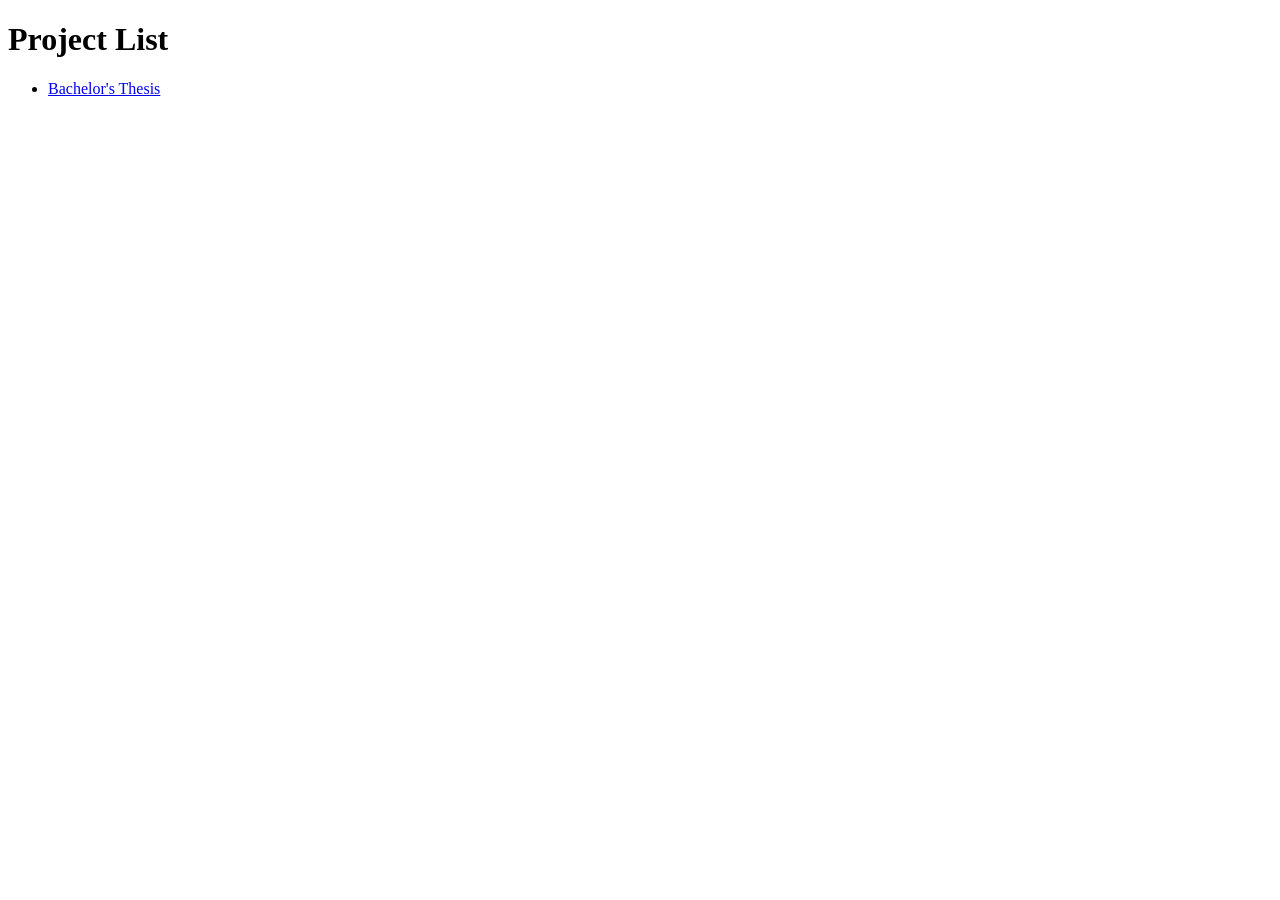
==== index.html @ ff72bf39 "top page" ====
<!DOCTYPE html>
<html lang="ja">
<head>
    <meta charset="UTF-8">
    <meta name="viewport" content="width=device-width, initial-scale=1.0">
    <title>y3162 Audio Portfolio</title>
</head>
<body>
    <h1>Project List</h1>

    <ul>
        <li><a href="b4thesis/">Bachelor's Thesis</a></li>
    </ul>
</body>
</html>
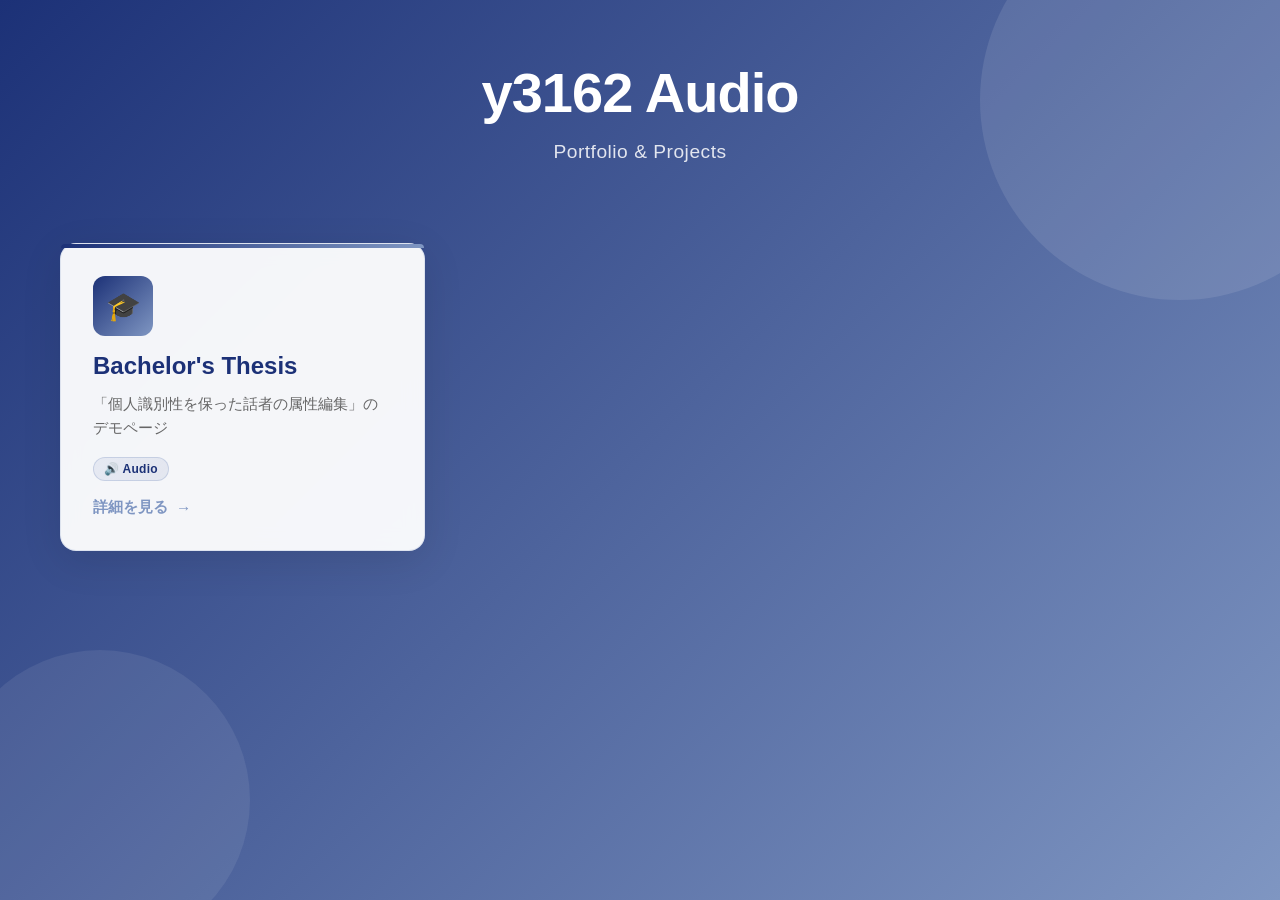
==== commit d0573e60: "for laptop and smartphone" ====
--- a/index.html
+++ b/index.html
@@ -3,14 +3,347 @@
 <head>
     <meta charset="UTF-8">
     <meta name="viewport" content="width=device-width, initial-scale=1.0">
-    <title>y3162 Audio Portfolio</title>
+    <title>y3162 Research & Projects</title>
+    <style>
+        * {
+            margin: 0;
+            padding: 0;
+            box-sizing: border-box;
+        }
+
+        body {
+            font-family: -apple-system, BlinkMacSystemFont, 'Segoe UI', 'Roboto', 'Oxygen', 'Ubuntu', 'Cantarell', sans-serif;
+            background: linear-gradient(135deg, #1c3177 0%, #7f96c2 100%);
+            min-height: 100vh;
+            color: #333;
+            position: relative;
+            overflow-x: hidden;
+        }
+
+        body::before {
+            content: '';
+            position: fixed;
+            width: 400px;
+            height: 400px;
+            background: rgba(255, 255, 255, 0.1);
+            border-radius: 50%;
+            top: -100px;
+            right: -100px;
+            pointer-events: none;
+            z-index: 0;
+        }
+
+        body::after {
+            content: '';
+            position: fixed;
+            width: 300px;
+            height: 300px;
+            background: rgba(255, 255, 255, 0.08);
+            border-radius: 50%;
+            bottom: -50px;
+            left: -50px;
+            pointer-events: none;
+            z-index: 0;
+        }
+
+        .container {
+            max-width: 1200px;
+            margin: 0 auto;
+            padding: 60px 20px;
+            position: relative;
+            z-index: 1;
+        }
+
+        header {
+            text-align: center;
+            margin-bottom: 80px;
+            animation: fadeInDown 0.8s ease-out;
+        }
+
+        h1 {
+            font-size: 3.5rem;
+            font-weight: 700;
+            color: #fff;
+            margin-bottom: 16px;
+            letter-spacing: -1px;
+        }
+
+        .subtitle {
+            font-size: 1.2rem;
+            color: rgba(255, 255, 255, 0.85);
+            font-weight: 300;
+            letter-spacing: 0.5px;
+        }
+
+        .projects-grid {
+            display: grid;
+            grid-template-columns: repeat(auto-fill, minmax(320px, 1fr));
+            gap: 32px;
+            margin-top: 60px;
+        }
+
+        .project-card {
+            background: rgba(255, 255, 255, 0.95);
+            border-radius: 16px;
+            padding: 32px;
+            box-shadow: 0 10px 40px rgba(0, 0, 0, 0.1);
+            transition: all 0.3s cubic-bezier(0.4, 0, 0.2, 1);
+            animation: fadeInUp 0.8s ease-out;
+            cursor: pointer;
+            border: 1px solid rgba(127, 150, 194, 0.2);
+            backdrop-filter: blur(10px);
+            text-decoration: none;
+            color: inherit;
+            display: flex;
+            flex-direction: column;
+        }
+
+        .project-card:hover {
+            transform: translateY(-12px);
+            box-shadow: 0 20px 60px rgba(28, 49, 119, 0.2);
+            border-color: rgba(127, 150, 194, 0.4);
+            background: rgba(255, 255, 255, 0.98);
+        }
+
+        .project-card::before {
+            content: '';
+            position: absolute;
+            top: 0;
+            left: 0;
+            right: 0;
+            height: 4px;
+            background: linear-gradient(90deg, #1c3177, #7f96c2);
+            border-radius: 16px 16px 0 0;
+        }
+
+        .project-card {
+            position: relative;
+        }
+
+        .project-icon {
+            width: 60px;
+            height: 60px;
+            background: linear-gradient(135deg, #1c3177, #7f96c2);
+            border-radius: 12px;
+            display: flex;
+            align-items: center;
+            justify-content: center;
+            font-size: 28px;
+            margin-bottom: 16px;
+            color: #fff;
+        }
+
+        .project-title {
+            font-size: 1.5rem;
+            font-weight: 600;
+            color: #1c3177;
+            margin-bottom: 12px;
+            transition: color 0.3s ease;
+        }
+
+        .project-card:hover .project-title {
+            color: #7f96c2;
+        }
+
+        .project-description {
+            font-size: 0.95rem;
+            color: #666;
+            line-height: 1.6;
+            margin-bottom: 16px;
+            flex-grow: 1;
+        }
+
+        .modality-tags {
+            display: flex;
+            gap: 6px;
+            margin-bottom: 16px;
+            flex-wrap: wrap;
+        }
+
+        .modality-badge {
+            display: inline-flex;
+            align-items: center;
+            gap: 4px;
+            padding: 4px 10px;
+            border-radius: 12px;
+            font-size: 0.75rem;
+            font-weight: 600;
+            letter-spacing: 0.3px;
+            background: rgba(28, 49, 119, 0.08);
+            color: #1c3177;
+            border: 1px solid rgba(28, 49, 119, 0.15);
+            transition: all 0.3s ease;
+        }
+
+        .project-card:hover .modality-badge {
+            background: rgba(127, 150, 194, 0.15);
+            border-color: rgba(127, 150, 194, 0.3);
+        }
+
+        .modality-badge.audio {
+            background: linear-gradient(135deg, rgba(127, 150, 194, 0.12), rgba(28, 49, 119, 0.08));
+            border-color: rgba(127, 150, 194, 0.3);
+            color: #1c3177;
+        }
+
+        .modality-badge.image {
+            background: linear-gradient(135deg, rgba(255, 107, 107, 0.12), rgba(255, 140, 0, 0.08));
+            border-color: rgba(255, 140, 0, 0.3);
+            color: #c93a70;
+        }
+
+        .modality-badge.video {
+            background: linear-gradient(135deg, rgba(106, 17, 203, 0.12), rgba(63, 81, 181, 0.08));
+            border-color: rgba(63, 81, 181, 0.3);
+            color: #3f51b5;
+        }
+
+        .modality-badge.text {
+            background: linear-gradient(135deg, rgba(76, 175, 80, 0.12), rgba(56, 142, 60, 0.08));
+            border-color: rgba(76, 175, 80, 0.3);
+            color: #388e3c;
+        }
+
+        .modality-badge.graph {
+            background: linear-gradient(135deg, rgba(255, 193, 7, 0.12), rgba(255, 152, 0, 0.08));
+            border-color: rgba(255, 152, 0, 0.3);
+            color: #f57c00;
+        }
+
+        .modality-badge.dataset {
+            background: linear-gradient(135deg, rgba(0, 150, 136, 0.12), rgba(0, 121, 107, 0.08));
+            border-color: rgba(0, 150, 136, 0.3);
+            color: #00796b;
+        }
+
+        .project-link {
+            display: inline-flex;
+            align-items: center;
+            gap: 8px;
+            font-weight: 600;
+            color: #7f96c2;
+            font-size: 0.95rem;
+            transition: all 0.3s ease;
+        }
+
+        .project-card:hover .project-link {
+            color: #1c3177;
+            gap: 12px;
+        }
+
+        .project-link::after {
+            content: '→';
+            transition: transform 0.3s ease;
+        }
+
+        .project-card:hover .project-link::after {
+            transform: translateX(4px);
+        }
+
+        @keyframes fadeInDown {
+            from {
+                opacity: 0;
+                transform: translateY(-30px);
+            }
+            to {
+                opacity: 1;
+                transform: translateY(0);
+            }
+        }
+
+        @keyframes fadeInUp {
+            from {
+                opacity: 0;
+                transform: translateY(30px);
+            }
+            to {
+                opacity: 1;
+                transform: translateY(0);
+            }
+        }
+
+        @media (max-width: 768px) {
+            h1 {
+                font-size: 2.2rem;
+            }
+
+            .subtitle {
+                font-size: 1rem;
+            }
+
+            .projects-grid {
+                grid-template-columns: 1fr;
+                gap: 20px;
+            }
+
+            .container {
+                padding: 40px 16px;
+            }
+
+            header {
+                margin-bottom: 50px;
+            }
+
+            .modality-badge {
+                font-size: 0.7rem;
+                padding: 3px 8px;
+            }
+        }
+
+        @media (max-width: 480px) {
+            h1 {
+                font-size: 1.8rem;
+            }
+
+            .subtitle {
+                font-size: 0.9rem;
+            }
+
+            .project-card {
+                padding: 20px;
+            }
+
+            .project-icon {
+                width: 50px;
+                height: 50px;
+                font-size: 24px;
+            }
+
+            .project-title {
+                font-size: 1.2rem;
+            }
+
+            .project-description {
+                font-size: 0.9rem;
+            }
+
+            .modality-badge {
+                font-size: 0.65rem;
+                padding: 3px 7px;
+            }
+        }
+    </style>
 </head>
 <body>
-    <h1>Project List</h1>
-
-    <ul>
-        <li><a href="b4thesis/">Bachelor's Thesis</a></li>
-    </ul>
+    <div class="container">
+        <header>
+            <h1>y3162 Audio</h1>
+            <p class="subtitle">Portfolio & Projects</p>
+        </header>
+
+        <div class="projects-grid">
+            <a href="b4thesis/index.html" class="project-card">
+                <div class="project-icon">🎓</div>
+                <h2 class="project-title">Bachelor's Thesis</h2>
+                <p class="project-description">「個人識別性を保った話者の属性編集」のデモページ
+                </p>
+                <div class="modality-tags">
+                    <span class="modality-badge audio">🔊 Audio</span>
+                </div>
+                <span class="project-link">詳細を見る</span>
+            </a>
+        </div>
+    </div>
 </body>
 </html>
 
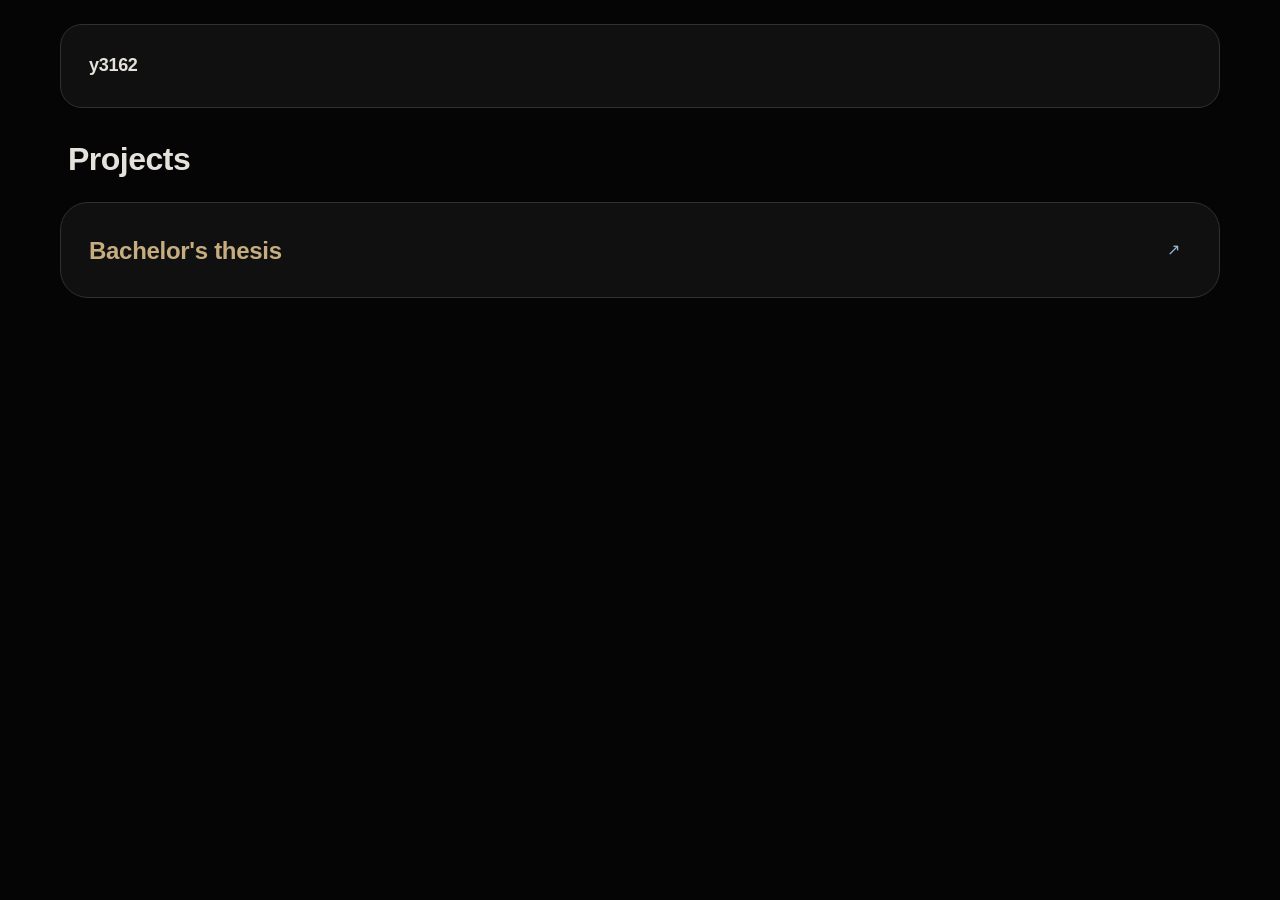
==== commit 862f9ecd: "simple layout" ====
--- a/index.html
+++ b/index.html
@@ -1,349 +1,33 @@
 <!DOCTYPE html>
-<html lang="ja">
+<html lang="en">
 <head>
     <meta charset="UTF-8">
     <meta name="viewport" content="width=device-width, initial-scale=1.0">
-    <title>y3162 Research & Projects</title>
-    <style>
-        * {
-            margin: 0;
-            padding: 0;
-            box-sizing: border-box;
-        }
-
-        body {
-            font-family: -apple-system, BlinkMacSystemFont, 'Segoe UI', 'Roboto', 'Oxygen', 'Ubuntu', 'Cantarell', sans-serif;
-            background: linear-gradient(135deg, #1c3177 0%, #7f96c2 100%);
-            min-height: 100vh;
-            color: #333;
-            position: relative;
-            overflow-x: hidden;
-        }
-
-        body::before {
-            content: '';
-            position: fixed;
-            width: 400px;
-            height: 400px;
-            background: rgba(255, 255, 255, 0.1);
-            border-radius: 50%;
-            top: -100px;
-            right: -100px;
-            pointer-events: none;
-            z-index: 0;
-        }
-
-        body::after {
-            content: '';
-            position: fixed;
-            width: 300px;
-            height: 300px;
-            background: rgba(255, 255, 255, 0.08);
-            border-radius: 50%;
-            bottom: -50px;
-            left: -50px;
-            pointer-events: none;
-            z-index: 0;
-        }
-
-        .container {
-            max-width: 1200px;
-            margin: 0 auto;
-            padding: 60px 20px;
-            position: relative;
-            z-index: 1;
-        }
-
-        header {
-            text-align: center;
-            margin-bottom: 80px;
-            animation: fadeInDown 0.8s ease-out;
-        }
-
-        h1 {
-            font-size: 3.5rem;
-            font-weight: 700;
-            color: #fff;
-            margin-bottom: 16px;
-            letter-spacing: -1px;
-        }
-
-        .subtitle {
-            font-size: 1.2rem;
-            color: rgba(255, 255, 255, 0.85);
-            font-weight: 300;
-            letter-spacing: 0.5px;
-        }
-
-        .projects-grid {
-            display: grid;
-            grid-template-columns: repeat(auto-fill, minmax(320px, 1fr));
-            gap: 32px;
-            margin-top: 60px;
-        }
-
-        .project-card {
-            background: rgba(255, 255, 255, 0.95);
-            border-radius: 16px;
-            padding: 32px;
-            box-shadow: 0 10px 40px rgba(0, 0, 0, 0.1);
-            transition: all 0.3s cubic-bezier(0.4, 0, 0.2, 1);
-            animation: fadeInUp 0.8s ease-out;
-            cursor: pointer;
-            border: 1px solid rgba(127, 150, 194, 0.2);
-            backdrop-filter: blur(10px);
-            text-decoration: none;
-            color: inherit;
-            display: flex;
-            flex-direction: column;
-        }
-
-        .project-card:hover {
-            transform: translateY(-12px);
-            box-shadow: 0 20px 60px rgba(28, 49, 119, 0.2);
-            border-color: rgba(127, 150, 194, 0.4);
-            background: rgba(255, 255, 255, 0.98);
-        }
-
-        .project-card::before {
-            content: '';
-            position: absolute;
-            top: 0;
-            left: 0;
-            right: 0;
-            height: 4px;
-            background: linear-gradient(90deg, #1c3177, #7f96c2);
-            border-radius: 16px 16px 0 0;
-        }
-
-        .project-card {
-            position: relative;
-        }
-
-        .project-icon {
-            width: 60px;
-            height: 60px;
-            background: linear-gradient(135deg, #1c3177, #7f96c2);
-            border-radius: 12px;
-            display: flex;
-            align-items: center;
-            justify-content: center;
-            font-size: 28px;
-            margin-bottom: 16px;
-            color: #fff;
-        }
-
-        .project-title {
-            font-size: 1.5rem;
-            font-weight: 600;
-            color: #1c3177;
-            margin-bottom: 12px;
-            transition: color 0.3s ease;
-        }
-
-        .project-card:hover .project-title {
-            color: #7f96c2;
-        }
-
-        .project-description {
-            font-size: 0.95rem;
-            color: #666;
-            line-height: 1.6;
-            margin-bottom: 16px;
-            flex-grow: 1;
-        }
-
-        .modality-tags {
-            display: flex;
-            gap: 6px;
-            margin-bottom: 16px;
-            flex-wrap: wrap;
-        }
-
-        .modality-badge {
-            display: inline-flex;
-            align-items: center;
-            gap: 4px;
-            padding: 4px 10px;
-            border-radius: 12px;
-            font-size: 0.75rem;
-            font-weight: 600;
-            letter-spacing: 0.3px;
-            background: rgba(28, 49, 119, 0.08);
-            color: #1c3177;
-            border: 1px solid rgba(28, 49, 119, 0.15);
-            transition: all 0.3s ease;
-        }
-
-        .project-card:hover .modality-badge {
-            background: rgba(127, 150, 194, 0.15);
-            border-color: rgba(127, 150, 194, 0.3);
-        }
-
-        .modality-badge.audio {
-            background: linear-gradient(135deg, rgba(127, 150, 194, 0.12), rgba(28, 49, 119, 0.08));
-            border-color: rgba(127, 150, 194, 0.3);
-            color: #1c3177;
-        }
-
-        .modality-badge.image {
-            background: linear-gradient(135deg, rgba(255, 107, 107, 0.12), rgba(255, 140, 0, 0.08));
-            border-color: rgba(255, 140, 0, 0.3);
-            color: #c93a70;
-        }
-
-        .modality-badge.video {
-            background: linear-gradient(135deg, rgba(106, 17, 203, 0.12), rgba(63, 81, 181, 0.08));
-            border-color: rgba(63, 81, 181, 0.3);
-            color: #3f51b5;
-        }
-
-        .modality-badge.text {
-            background: linear-gradient(135deg, rgba(76, 175, 80, 0.12), rgba(56, 142, 60, 0.08));
-            border-color: rgba(76, 175, 80, 0.3);
-            color: #388e3c;
-        }
-
-        .modality-badge.graph {
-            background: linear-gradient(135deg, rgba(255, 193, 7, 0.12), rgba(255, 152, 0, 0.08));
-            border-color: rgba(255, 152, 0, 0.3);
-            color: #f57c00;
-        }
-
-        .modality-badge.dataset {
-            background: linear-gradient(135deg, rgba(0, 150, 136, 0.12), rgba(0, 121, 107, 0.08));
-            border-color: rgba(0, 150, 136, 0.3);
-            color: #00796b;
-        }
-
-        .project-link {
-            display: inline-flex;
-            align-items: center;
-            gap: 8px;
-            font-weight: 600;
-            color: #7f96c2;
-            font-size: 0.95rem;
-            transition: all 0.3s ease;
-        }
-
-        .project-card:hover .project-link {
-            color: #1c3177;
-            gap: 12px;
-        }
-
-        .project-link::after {
-            content: '→';
-            transition: transform 0.3s ease;
-        }
-
-        .project-card:hover .project-link::after {
-            transform: translateX(4px);
-        }
-
-        @keyframes fadeInDown {
-            from {
-                opacity: 0;
-                transform: translateY(-30px);
-            }
-            to {
-                opacity: 1;
-                transform: translateY(0);
-            }
-        }
-
-        @keyframes fadeInUp {
-            from {
-                opacity: 0;
-                transform: translateY(30px);
-            }
-            to {
-                opacity: 1;
-                transform: translateY(0);
-            }
-        }
-
-        @media (max-width: 768px) {
-            h1 {
-                font-size: 2.2rem;
-            }
-
-            .subtitle {
-                font-size: 1rem;
-            }
-
-            .projects-grid {
-                grid-template-columns: 1fr;
-                gap: 20px;
-            }
-
-            .container {
-                padding: 40px 16px;
-            }
-
-            header {
-                margin-bottom: 50px;
-            }
-
-            .modality-badge {
-                font-size: 0.7rem;
-                padding: 3px 8px;
-            }
-        }
-
-        @media (max-width: 480px) {
-            h1 {
-                font-size: 1.8rem;
-            }
-
-            .subtitle {
-                font-size: 0.9rem;
-            }
-
-            .project-card {
-                padding: 20px;
-            }
-
-            .project-icon {
-                width: 50px;
-                height: 50px;
-                font-size: 24px;
-            }
-
-            .project-title {
-                font-size: 1.2rem;
-            }
-
-            .project-description {
-                font-size: 0.9rem;
-            }
-
-            .modality-badge {
-                font-size: 0.65rem;
-                padding: 3px 7px;
-            }
-        }
-    </style>
+    <meta name="description" content="Projects by y3162.">
+    <meta name="color-scheme" content="dark">
+    <title>Projects — y3162</title>
+    <link rel="stylesheet" href="styles.css">
 </head>
 <body>
-    <div class="container">
-        <header>
-            <h1>y3162 Audio</h1>
-            <p class="subtitle">Portfolio & Projects</p>
+    <a class="skip-link" href="#main">Skip to content</a>
+    <div class="page">
+        <header class="site-header module">
+            <a class="wordmark" href="index.html" aria-label="y3162 home">y3162</a>
         </header>
 
-        <div class="projects-grid">
-            <a href="b4thesis/index.html" class="project-card">
-                <div class="project-icon">🎓</div>
-                <h2 class="project-title">Bachelor's Thesis</h2>
-                <p class="project-description">「個人識別性を保った話者の属性編集」のデモページ
-                </p>
-                <div class="modality-tags">
-                    <span class="modality-badge audio">🔊 Audio</span>
+        <main class="home-layout" id="main">
+            <section class="collection" aria-labelledby="page-title">
+                <div class="section-heading">
+                    <h1 class="collection-title" id="page-title">Projects</h1>
                 </div>
-                <span class="project-link">詳細を見る</span>
-            </a>
-        </div>
+                <div class="collection-grid">
+                    <a class="collection-card collection-card--academic module" href="b4thesis/index.html">
+                        <h2>Bachelor's thesis</h2>
+                        <span class="card-arrow" aria-hidden="true">↗</span>
+                    </a>
+                </div>
+            </section>
+        </main>
     </div>
 </body>
 </html>
-
--- a/styles.css
+++ b/styles.css
@@ -0,0 +1,451 @@
+:root {
+    color-scheme: dark;
+    --background: #050505;
+    --surface: #101010;
+    --surface-soft: #171717;
+    --surface-tinted: #101010;
+    --text: #e5e2dc;
+    --muted: #a8a6a1;
+    --line: #303030;
+    --line-hover: #555555;
+    --focus: #bfbfbf;
+    --link: #97b5ce;
+    --link-hover: #bed4e6;
+    --academic: #c6ad80;
+    --academic-hover: #dcc49a;
+    --radius: 28px;
+    --radius-small: 18px;
+    --gap: 20px;
+    font-family: -apple-system, BlinkMacSystemFont, "Segoe UI", Arial, sans-serif;
+    color: var(--text);
+    background: var(--background);
+    font-synthesis: none;
+    -webkit-font-smoothing: antialiased;
+}
+
+* {
+    box-sizing: border-box;
+}
+
+body {
+    margin: 0;
+    font-size: 16px;
+    line-height: 1.65;
+}
+
+a {
+    color: inherit;
+    text-decoration: none;
+}
+
+a:focus-visible,
+audio:focus-visible {
+    outline: 2px solid var(--focus);
+    outline-offset: 6px;
+}
+
+::selection {
+    color: var(--text);
+    background: #303030;
+}
+
+h1, h2, h3, h4, p {
+    margin: 0;
+}
+
+.page {
+    width: min(100% - 64px, 1160px);
+    min-height: 100svh;
+    margin-inline: auto;
+    padding-block: 24px 16px;
+    display: flex;
+    flex-direction: column;
+    gap: var(--gap);
+}
+
+main {
+    flex: 1;
+}
+
+.module {
+    min-width: 0;
+    border: 1px solid var(--line);
+    border-radius: var(--radius);
+    background: var(--surface);
+}
+
+.module--tinted {
+    background: var(--surface-tinted);
+}
+
+.home-layout,
+.research-layout {
+    display: flex;
+    flex-direction: column;
+    gap: 32px;
+}
+
+.skip-link {
+    position: absolute;
+    top: 12px;
+    left: 24px;
+    z-index: 1;
+    padding: 8px 16px;
+    border-radius: 12px;
+    border: 1px solid var(--line);
+    color: var(--link);
+    background: var(--surface);
+    transform: translateY(-180%);
+}
+
+.skip-link:focus {
+    transform: translateY(0);
+}
+
+.site-header {
+    min-height: 84px;
+    padding: 16px 28px;
+    display: flex;
+    align-items: center;
+    justify-content: space-between;
+    gap: 24px;
+    border-radius: 22px;
+}
+
+.wordmark {
+    display: inline-flex;
+    align-items: center;
+    gap: 18px;
+    font-size: 18px;
+    font-weight: 600;
+    letter-spacing: -0.3px;
+    color: var(--text);
+}
+
+.wordmark:hover {
+    color: var(--link);
+}
+
+.nav-link {
+    display: inline-flex;
+    align-items: center;
+    gap: 10px;
+    min-height: 44px;
+    padding: 8px 16px;
+    border-radius: 999px;
+    color: var(--link);
+    background: var(--surface-soft);
+    font-size: 14px;
+}
+
+.nav-link:hover {
+    color: var(--link-hover);
+}
+
+.eyebrow {
+    color: var(--muted);
+    font-size: 12px;
+    font-weight: 500;
+}
+
+h1,
+.collection-card h2 {
+    color: var(--text);
+    font-weight: 600;
+}
+
+.collection-title {
+    font-size: 32px;
+    line-height: 1.2;
+    letter-spacing: -0.5px;
+}
+
+.collection > .section-heading {
+    padding: 12px 8px 24px;
+}
+
+.collection-grid {
+    display: grid;
+    grid-template-columns: minmax(0, 1fr);
+    gap: var(--gap);
+}
+
+.section-heading {
+    display: flex;
+    align-items: baseline;
+    justify-content: space-between;
+    gap: 20px;
+    padding-bottom: 20px;
+}
+
+.section-heading h2 {
+    color: var(--muted);
+    font-size: 15px;
+    font-weight: 500;
+}
+
+.collection-card {
+    display: flex;
+    align-items: center;
+    justify-content: space-between;
+    gap: 20px;
+    min-height: 96px;
+    padding: 20px 28px;
+}
+
+.collection-card h2 {
+    color: var(--link);
+    font-size: 24px;
+    line-height: 1.24;
+    letter-spacing: -0.3px;
+}
+
+.collection-card--academic h2 {
+    color: var(--academic);
+}
+
+.collection-card:hover,
+.collection-card:focus-visible {
+    border-color: var(--line-hover);
+}
+
+.card-arrow {
+    display: inline-flex;
+    flex-shrink: 0;
+    align-items: center;
+    justify-content: center;
+    width: 36px;
+    height: 36px;
+    border-radius: 12px;
+    color: var(--link);
+}
+
+.collection-card:hover h2,
+.collection-card:focus-visible h2,
+.collection-card:hover .card-arrow,
+.collection-card:focus-visible .card-arrow {
+    color: var(--link-hover);
+}
+
+.collection-card--academic:hover h2,
+.collection-card--academic:focus-visible h2 {
+    color: var(--academic-hover);
+}
+
+.research-intro {
+    padding: 36px;
+}
+
+.research-intro .eyebrow {
+    color: var(--academic);
+}
+
+.research-intro h1 {
+    margin-top: 16px;
+    font-size: clamp(36px, 4.5vw, 52px);
+    line-height: 1.2;
+    letter-spacing: -0.8px;
+}
+
+.research-meta {
+    display: flex;
+    flex-wrap: wrap;
+    gap: 8px;
+    margin-top: 20px;
+    color: var(--muted);
+    font-size: 12px;
+}
+
+.research-meta span {
+    padding: 6px 12px;
+    border-radius: 999px;
+    background: var(--surface);
+}
+
+.samples > .section-heading {
+    padding-inline: 8px;
+}
+
+.speaker-grid {
+    display: grid;
+    grid-template-columns: minmax(0, 1fr);
+    gap: var(--gap);
+}
+
+.speaker {
+    display: grid;
+    grid-template-columns: 160px minmax(0, 1fr);
+    align-items: start;
+    gap: 16px 24px;
+    padding: 24px;
+}
+
+.speaker-header {
+    grid-column: 1;
+    grid-row: 1 / span 2;
+    display: flex;
+    align-items: center;
+    justify-content: space-between;
+    gap: 16px;
+    padding: 8px 0;
+}
+
+.speaker h3 {
+    margin-bottom: 4px;
+    font-size: 24px;
+    font-weight: 500;
+    line-height: 1.2;
+    letter-spacing: 0;
+    color: var(--text);
+}
+
+.speaker-description {
+    color: var(--muted);
+    font-size: 13px;
+}
+
+.sample-group {
+    display: grid;
+    grid-template-columns: repeat(2, minmax(0, 1fr));
+    gap: 12px 16px;
+    padding: 20px;
+    border-radius: var(--radius-small);
+    background: var(--surface-soft);
+}
+
+.sample-group + .sample-group {
+    grid-template-columns: repeat(3, minmax(0, 1fr));
+}
+
+.sample-group h4 {
+    grid-column: 1 / -1;
+    color: var(--text);
+    font-size: 13px;
+    font-weight: 500;
+}
+
+.sample-row {
+    display: grid;
+    grid-template-columns: minmax(0, 1fr);
+    align-items: center;
+    gap: 6px;
+}
+
+.sample-group > h4 {
+    margin-bottom: 0;
+}
+
+.sample-label {
+    color: var(--text);
+    font-size: 12px;
+}
+
+audio {
+    display: block;
+    width: 100%;
+    min-width: 0;
+    height: 42px;
+    border-radius: 999px;
+}
+
+@media (max-width: 1000px) {
+    .speaker {
+        grid-template-columns: minmax(0, 1fr);
+        gap: 16px;
+    }
+
+    .speaker-header {
+        grid-column: auto;
+        grid-row: auto;
+        padding: 4px 4px 8px;
+    }
+
+    .sample-group + .sample-group {
+        grid-template-columns: repeat(2, minmax(0, 1fr));
+    }
+}
+
+@media (max-width: 700px) {
+    .page {
+        width: calc(100% - 28px);
+        padding-block: 14px;
+        gap: 14px;
+    }
+
+    :root {
+        --radius: 24px;
+        --radius-small: 16px;
+        --gap: 14px;
+    }
+
+    .home-layout,
+    .research-layout {
+        gap: 24px;
+    }
+
+    .site-header {
+        min-height: 76px;
+        padding: 12px 18px;
+        gap: 12px;
+    }
+
+    .nav-link {
+        gap: 6px;
+        padding-inline: 12px;
+        font-size: 12px;
+    }
+
+    .collection-card {
+        padding: 18px 24px;
+    }
+
+    .collection-card h2 {
+        font-size: 22px;
+    }
+
+    .research-intro {
+        padding: 28px 24px;
+    }
+
+    .research-intro h1 {
+        font-size: clamp(34px, 7vw, 48px);
+        letter-spacing: -0.5px;
+        overflow-wrap: break-word;
+    }
+
+    .research-meta {
+        gap: 6px;
+        font-size: 11px;
+    }
+
+    .samples .section-heading {
+        flex-direction: column;
+        gap: 4px;
+    }
+
+    .speaker {
+        padding: 16px;
+    }
+
+    .speaker-header {
+        flex-wrap: wrap;
+        padding-top: 4px;
+    }
+
+    .sample-group,
+    .sample-group + .sample-group {
+        grid-template-columns: minmax(0, 1fr);
+        padding: 16px;
+    }
+
+    .sample-row {
+        gap: 6px;
+    }
+
+}
+
+@media (max-width: 380px) {
+    .site-header {
+        padding-inline: 14px;
+    }
+}
